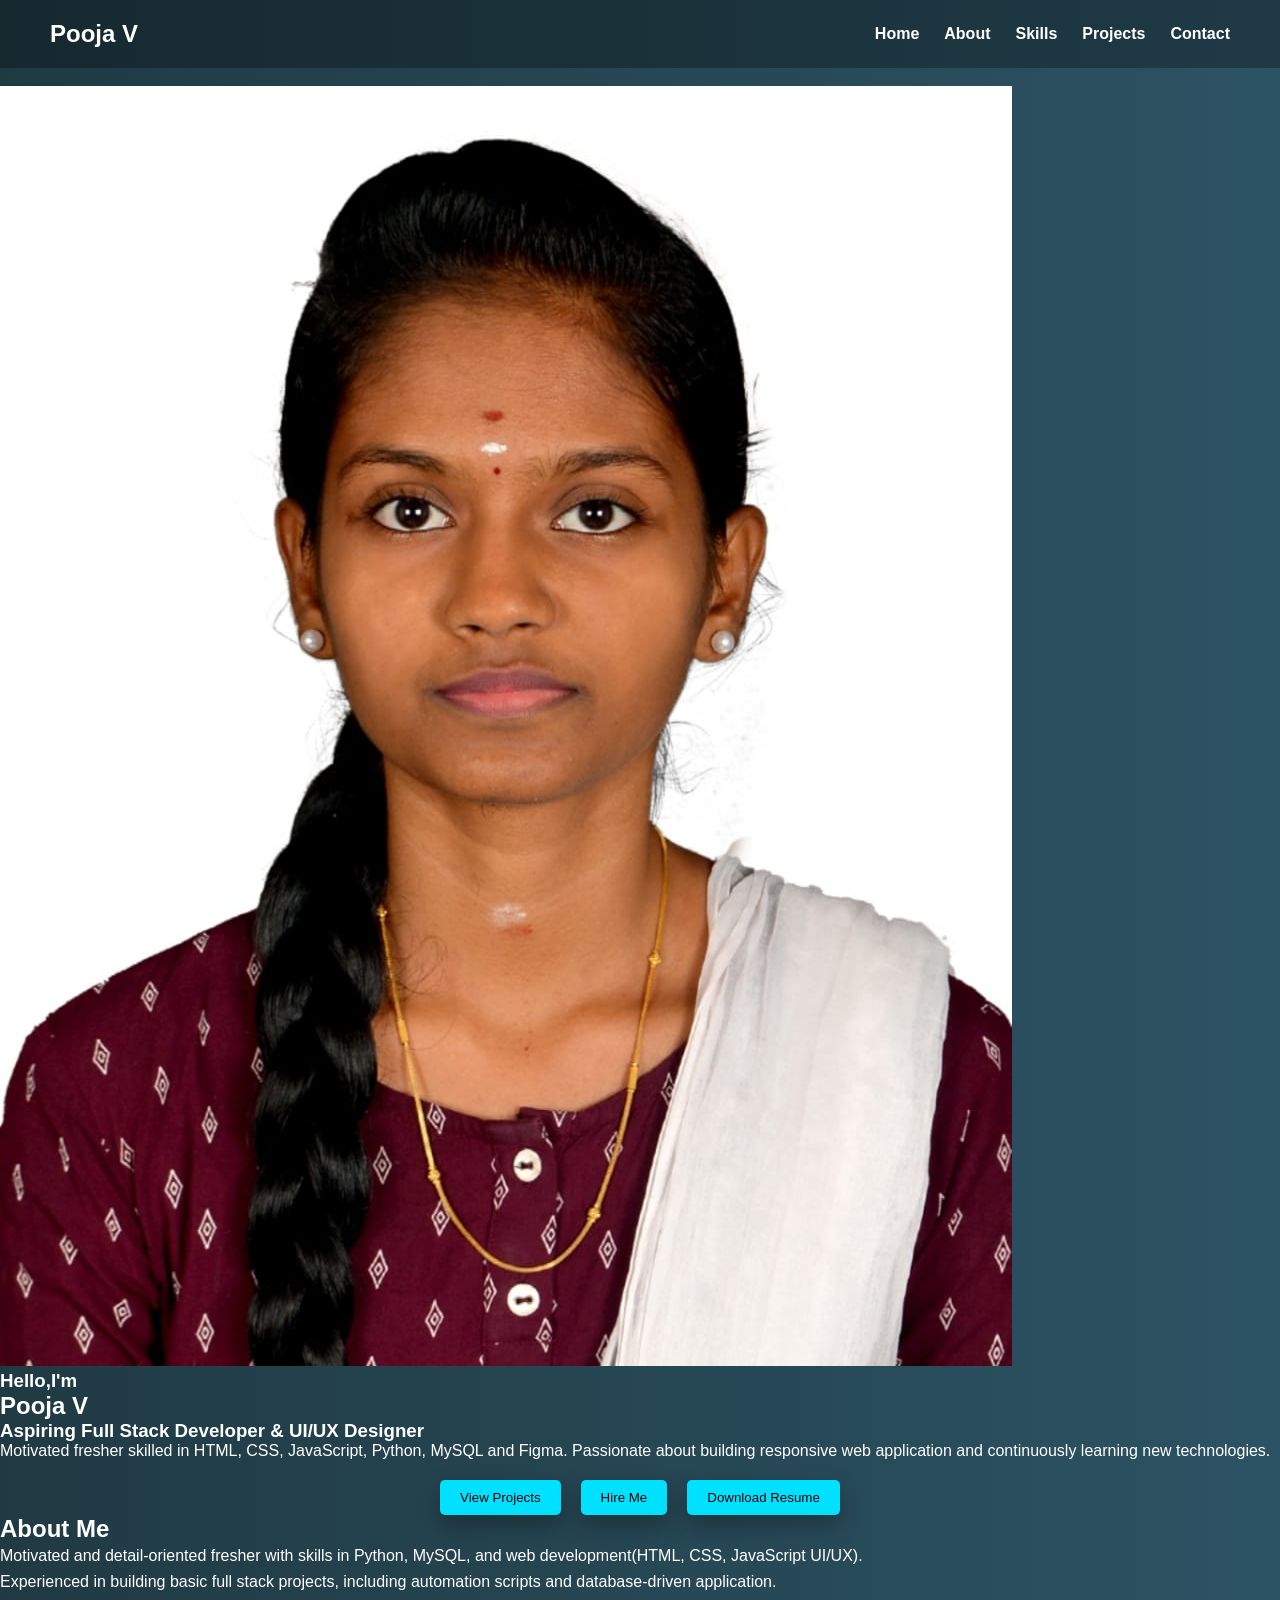
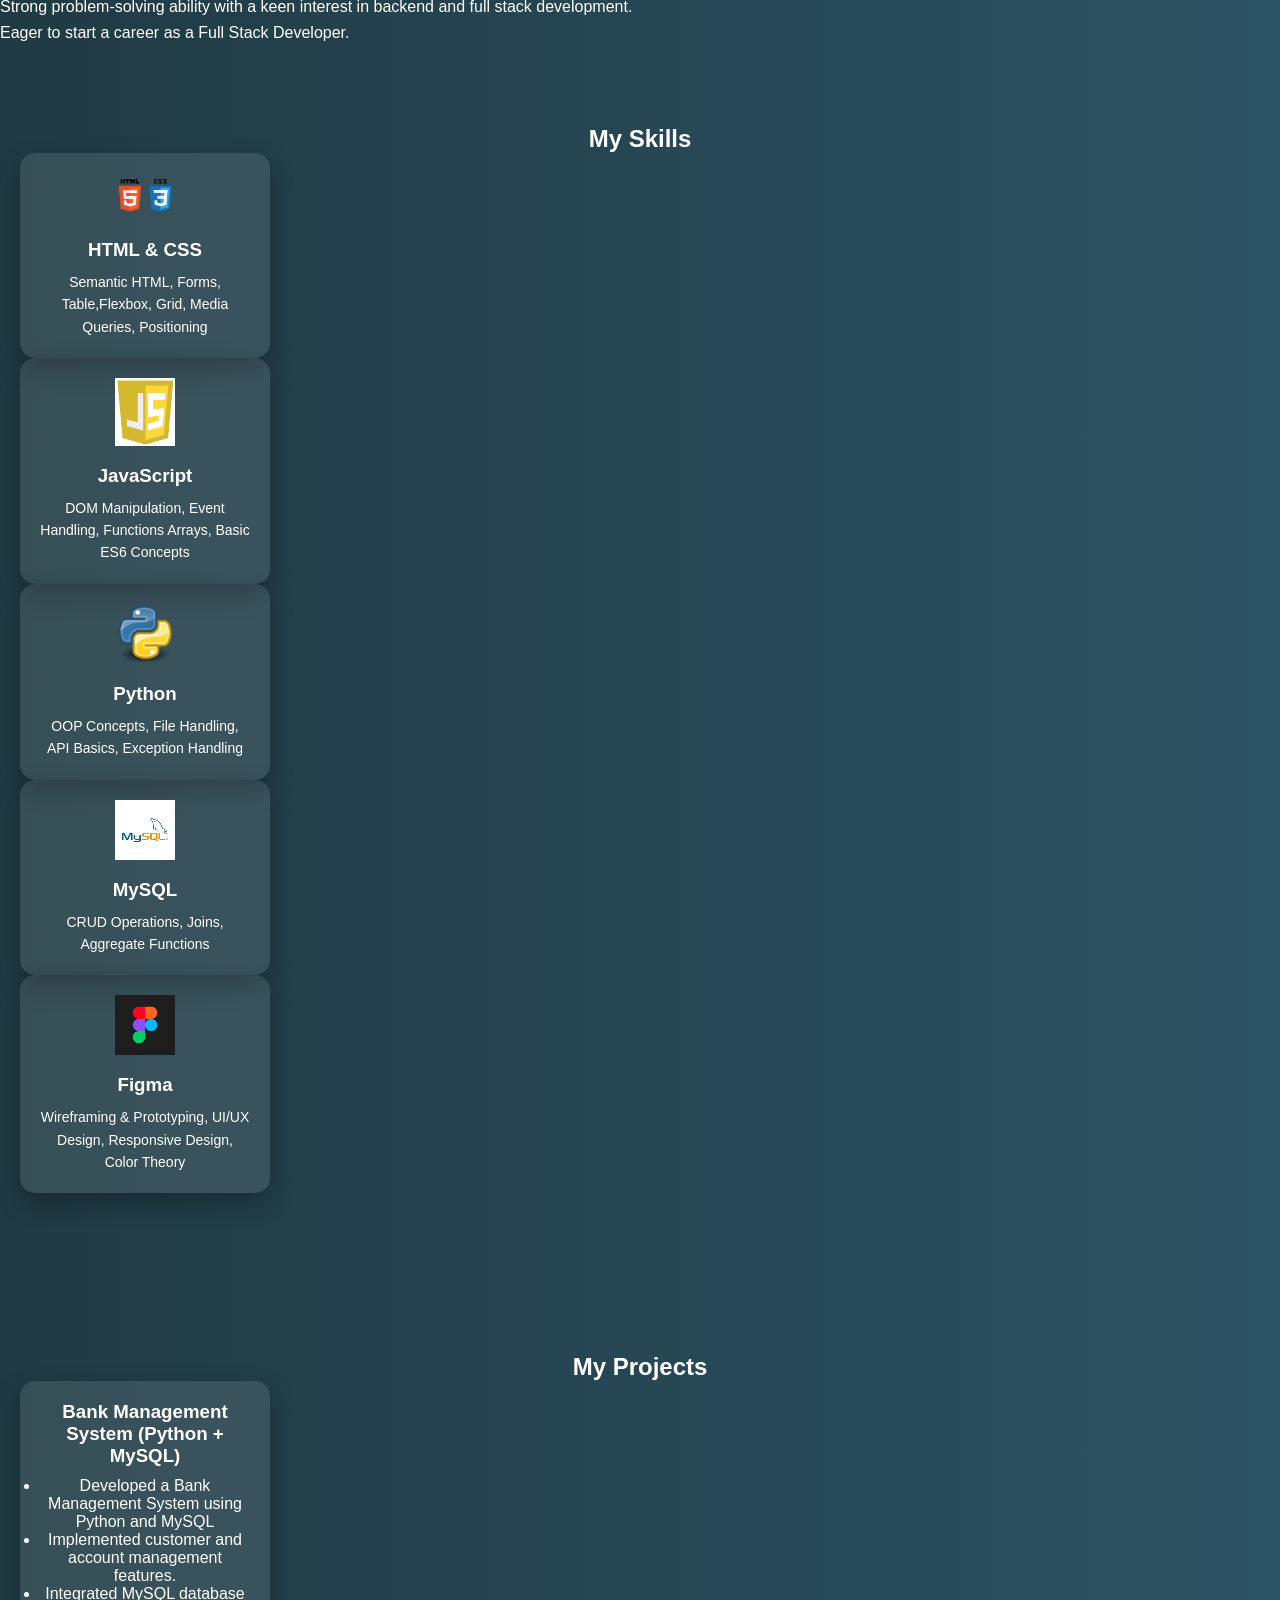
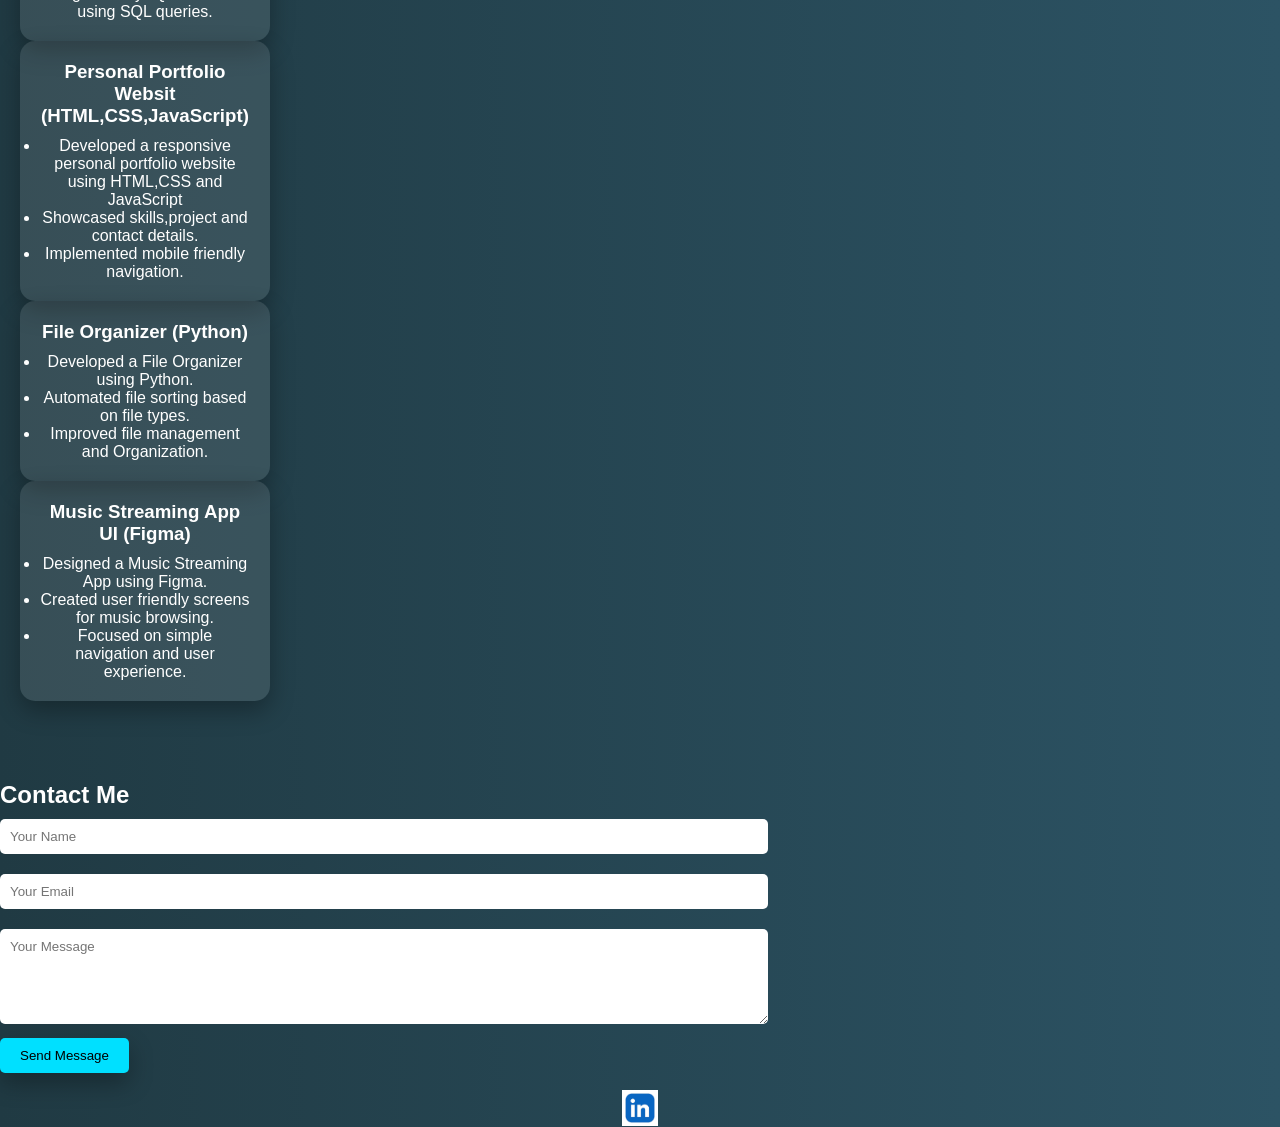
==== index.html @ b7615655 "Rename Home.html to index.html" ====
<!DOCTYPE html>
<html lang="en">
<head>
    <meta charset="UTF-8">
    <meta name="viewport" content="width=device-width, initial-scale=1.0">
    <title>Portfolio</title>
    <link rel="stylesheet" href="Style sheet.css">
</head>
<body>
    <nav>
        <h2>Pooja V</h2>
        <div class="menu-toggle" id="menu-toggle">
            <span></span>
            <span></span>
            <span></span>
        </div>
        <ul id="nav-links">
            <li><a href="#home">Home</a></li>
            <li><a href="#about">About</a></li>
            <li><a href="#skills ">Skills</a></li>
            <li><a href="#projects">Projects</a></li>
            <li><a href="#contact">Contact</a></li>
        </ul>
    </nav><br>
    <section id="home">
        <div class="hero">
         <div class="hero-img">
            <img src="Profile.jpg.jpeg" alt="portfolio">
        </div>
        <div class="mainpart">
        <h3>Hello,I'm</h3>
        <h1>Pooja V</h1>
        <h3>Aspiring Full Stack Developer & UI/UX Designer</h3>
        <p>Motivated fresher skilled in HTML, CSS, JavaScript, Python, MySQL and Figma.
           Passionate about building responsive web application and continuously learning new technologies.</p>
        <div class="button-container"> 
        <a href="#projects"><button class="btn">View Projects</button></a>
        <a href="#contact"><button class="btn">Hire Me</button></a>
        <a href="Resume.pdf.pdf" download><button class="btn">Download Resume</button></a>
        </div>
        </div>
        </div>
    </section>
    <section id="about" class="About">
        <h1>About Me</h1>
        <p>Motivated and detail-oriented fresher with skills in Python, MySQL, and web development(HTML, CSS, JavaScript UI/UX). <br>
         Experienced in building basic full stack projects, including automation scripts and database-driven application. <br>
         Strong problem-solving ability with a keen interest in backend and full stack development. <br>
         Eager to start a career as a Full Stack Developer.
        </p>
    </section>
    <section id="skills" class="skills-section">
        <h1>My Skills</h1>
        <div class="skills-container">
        <div class="card">
            <img src="HTML and CSS.png" width="60px" height="60px" alt="Html & CSS">
            <h3>HTML & CSS</h3>
            <p>Semantic HTML, Forms, Table,Flexbox, Grid, Media Queries, Positioning</p>
        </div>
        <div class="card">
            <img src="JavaScript.png" width="60px" height="60px" alt="JavaScript">
            <h3>JavaScript</h3>
            <p>DOM Manipulation, Event Handling, Functions Arrays, Basic ES6 Concepts</p>
        </div>
        <div class="card">
            <img src="Python.png" width="60px" height="60px" alt="Python">
            <h3>Python</h3>
            <p>OOP Concepts, File Handling, API Basics, Exception Handling</p>
        </div>
        <div class="card">
            <img src="MySQL.png" width="60px" height="60" alt="My SQL">
            <h3>MySQL</h3>
            <p>CRUD Operations, Joins, Aggregate Functions
            </p>
        </div>
        <div class="card">
            <img src="Figma.png" width="60px" height="60px" alt="Figma">
            <h3>Figma</h3>
            <p>Wireframing & Prototyping,
                UI/UX Design,
                Responsive Design,
                Color Theory
            </p>
        </div>
        </div>
    </section>
    <section id="projects" class="project-section">
        <h1>My Projects</h1>
        <div class="project-container">
        <div class="card">
            <h3>Bank Management System (Python + MySQL)</h3>
            <p><ul>
            <li>Developed a Bank Management System using Python and MySQL</li>
            <li>Implemented customer and account management features.</li>
            <li>Integrated MySQL database using SQL queries.</li></ul>
            </p>
        </div>
        <div class="card">
            <h3>Personal Portfolio Websit (HTML,CSS,JavaScript)</h3>
            <p><ul>
            <li>Developed a responsive personal portfolio website using HTML,CSS and JavaScript</li>
            <li>Showcased skills,project and contact details.</li>
            <li>Implemented mobile friendly navigation.</li></ul>
            </p>
        </div>
        <div class="card">
            <h3>File Organizer (Python)</h3>
            <p><ul>
            <li>Developed a File Organizer using Python.</li>
            <li>Automated file sorting based on file types.</li>
            <li>Improved file management and Organization.</li></ul>
            </p>
        </div>
        <div class="card">
            <h3>Music Streaming App UI (Figma)</h3>
            <p><ul>
            <li>Designed a Music Streaming App using Figma.</li>
            <li>Created user friendly screens for music browsing.</li>
            <li>Focused on simple navigation and user experience.</li></ul>
            </p>
        </div>
        </div>
    </section>
    <section id="contact">
        <h1>Contact Me</h1>
        <form id="contact-form">
        <input type="text" name="from_name" placeholder="Your Name" required><br>
        <input type="email" name="from_email" placeholder="Your Email"><br>
        <textarea rows="5" name="message" placeholder="Your Message"></textarea><br>
        <button class="btn">Send Message</button>
        </form>
        <div class="social-icons">
            <a href="https://www.linkedin.com/in/pooja-veerapandian-3193a228a" target="_blank">
                <img src="LinkedIn.avif" alt="Linkedin">
            </a>
        </div>
    </section>
    <script src="https://cdn.emailjs.com/dist/email.min.js"></script>
    <script>
        (function(){
            emailjs.init("DZtGebrlRN_Kz5y4I");
        })();
        document.getElementById("contact-form").addEventListener("submit",function(e){
            e.preventDefault();
            emailjs.sendForm("service_tgjs6yt","template_8hvvk1m",this).then(() => {alert("Thanks! I'll get back to you soon");},() => {alert("Failed to send message");});
        });
        const menutoggle = document.getElementById("menu-toggle");
        const navLinks = document.getElementById("nav-links");
        menutoggle.addEventListener("click",() =>
    {
        navLinks.classList.toggle("active");
    });
    </script>
</body>
</html>
---- Style sheet.css ----
html{
    scroll-behavior: smooth;
}
*{
    margin: 0;
    padding: 0;
    box-sizing: border-box;
    font-family: Arial, Helvetica, sans-serif;
}
body{
    background: #0f2027;
    background: linear-gradient(to right,#203a43,#2c5364);
    color: white;
    overflow-x: hidden;
}
.menu-toggle{
    display: none;
    font-size: 30px;
    cursor: pointer;
    color: white;
}
.menu-toggle span{
    display: block;
    width: 25px;
    height: 3px;
    background: white;
    margin: 5px 0;
}
nav{
    display: flex;
    justify-content: space-between;
    padding: 20px 50px;
    align-items: center;
    background: rgba(0,0,0,0.3);
}
nav ul{
    display: flex;
    list-style: none;
}
nav ul li{
    margin-left: 25px;
}
nav a{
    color: white;
    text-decoration: none;
    font-weight: bold;
}
nav a:hover{
    color: #00e0ff;
}
@media screen and (max-width: 768px){
.menu-toggle{
    display: block;
}
nav ul{
    display: none;
    flex-direction: column;
}
nav ul.active{
    display: flex;
}
}
@media screen and (max-width: 768px) {
.hero{
    display: flex;
    text-align: center;
    flex-direction: column;
    align-items: center;
}
.hero-img img{
    width: 180px;
    margin-bottom: 20px;
}
section{    
    padding: 10px 50px;
    text-align: center;
}
.mainpart{
    width: 100%;
    text-align: center;
    margin: 0 auto;
}
.mainpart h1,
.mainpart h3,
.mainpart p{
    text-align: center;
}
h1{
    font-size: 32px;
}
h3{
    font-size: 20px;
}
p{
    font-size: 20px;
    line-height: 1.5;
}
.mainpart p{
    text-align: center;
}
.mainpart{
    text-align: center;
    width: 100%;
}
}
.button-container{
    display: flex;
    justify-content: center;
    gap: 20px;
    align-items: center;
    margin-top: 20px;
}
.btn{
    padding: 10px 20px;
    background: #00e0ff;
    border: none;
    border-radius: 5px;
    cursor: pointer;
    color: black;
    box-shadow: 0 10px 25px rgba(0,0,0,0.3);
    text-decoration: none;
    display: inline-block;
}
@media (max-width: 768px){
    .button-container{
         flex-direction: column;
         gap: 15px;
    }
    .btn{
        width: 80px;
        text-align: center;
    }
    .skills-container{
    flex-direction: column;
    align-items: center;
    gap: 20px;
}
.card{
    width: 90%;
    max-width: 250px;
    margin: 0 auto;
}
}
.skills-section{
    text-align: center;
    padding: 80px 20px;
}
.card{
    background: rgba(255,255,255,0.1);
    padding: 20px 20px;
    border-radius: 15px;
    text-align: center;
    width: 250px;
    
    box-shadow: 0 10px 25px rgba(0,0,0,0.3);
    transition: 0.3s;
}
.card:hover{
    transform: translateY(-10px);
}
.card img{
    max-width: 100px;
    height: auto;
    margin-bottom: 15px;
}
.card h3{
    margin-bottom: 10px;
}
.card p{
    font-size: 14px;
    line-height: 1.6;
}
.project-section{
     text-align: center;
    padding: 80px 20px;
}
@media (max-width: 768px) {
.project-container{
    display: flex;
    flex-direction: column;
    align-items: center;
}
}
.About p{
    line-height: 1.6;
}
input, textarea{
    width: 60%;
    padding: 10px;
    margin: 10px 0;
    border: none;
    border-radius: 5px;
}
.social-icons{
    display: flex;
    justify-content: center;
    align-items: center;
    gap: 20px;
    margin-top: 20px;
}
.social-icons img{
    width: 30px;
    height: 30px;
    transition: 0.3s;
}
.social-icons img{
    transform: scale(1.2);
}
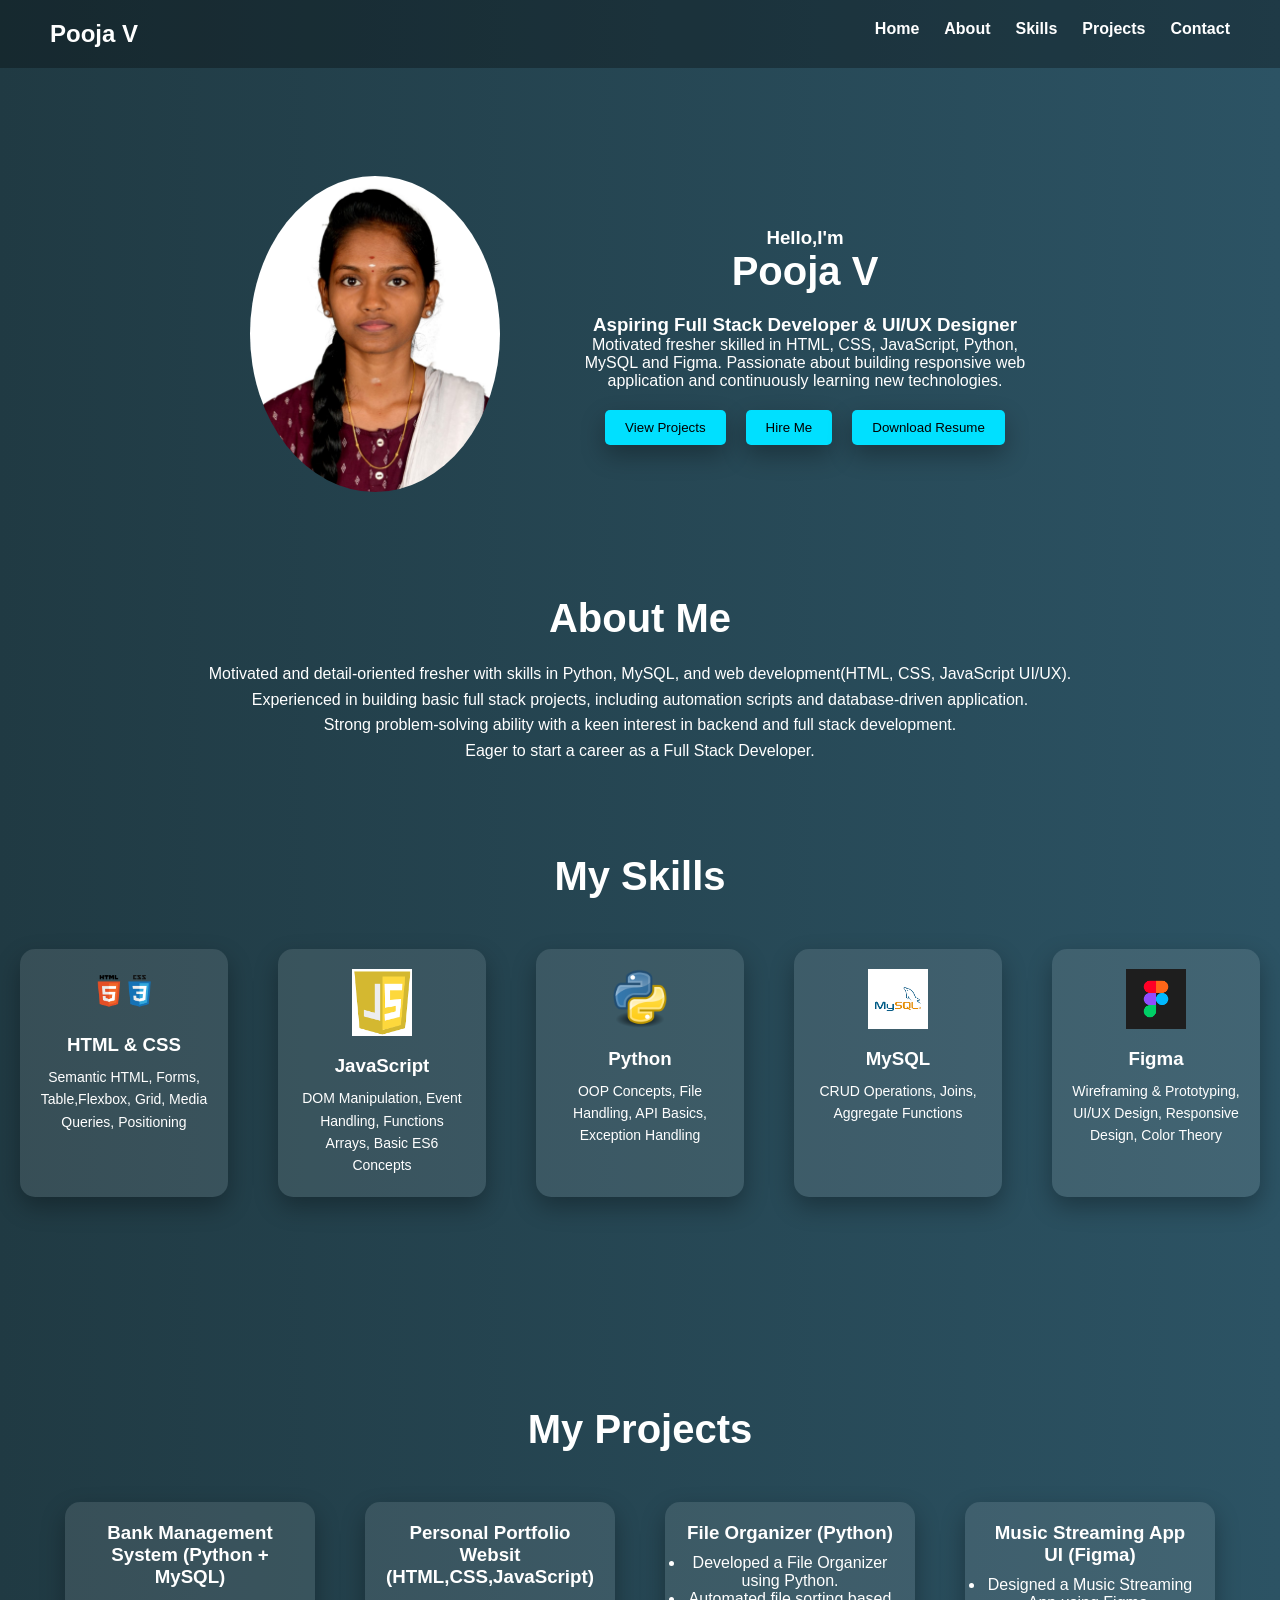
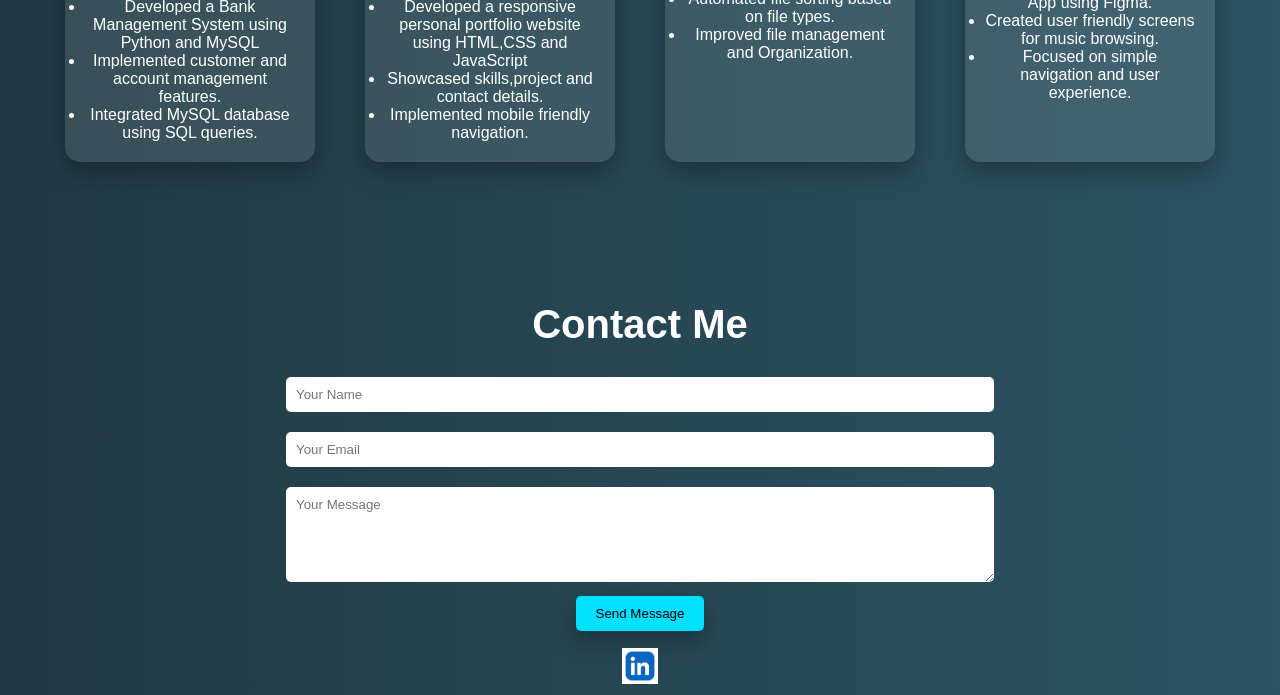
==== commit 3ad0a416: "Update index.html" ====
--- a/index.html
+++ b/index.html
@@ -9,12 +9,7 @@
 <body>
     <nav>
         <h2>Pooja V</h2>
-        <div class="menu-toggle" id="menu-toggle">
-            <span></span>
-            <span></span>
-            <span></span>
-        </div>
-        <ul id="nav-links">
+        <ul>
             <li><a href="#home">Home</a></li>
             <li><a href="#about">About</a></li>
             <li><a href="#skills ">Skills</a></li>
@@ -144,12 +139,6 @@
             e.preventDefault();
             emailjs.sendForm("service_tgjs6yt","template_8hvvk1m",this).then(() => {alert("Thanks! I'll get back to you soon");},() => {alert("Failed to send message");});
         });
-        const menutoggle = document.getElementById("menu-toggle");
-        const navLinks = document.getElementById("nav-links");
-        menutoggle.addEventListener("click",() =>
-    {
-        navLinks.classList.toggle("active");
-    });
     </script>
 </body>
 </html>
--- a/Style sheet.css
+++ b/Style sheet.css
@@ -13,24 +13,10 @@
     color: white;
     overflow-x: hidden;
 }
-.menu-toggle{
-    display: none;
-    font-size: 30px;
-    cursor: pointer;
-    color: white;
-}
-.menu-toggle span{
-    display: block;
-    width: 25px;
-    height: 3px;
-    background: white;
-    margin: 5px 0;
-}
 nav{
     display: flex;
     justify-content: space-between;
     padding: 20px 50px;
-    align-items: center;
     background: rgba(0,0,0,0.3);
 }
 nav ul{
@@ -48,60 +34,26 @@
 nav a:hover{
     color: #00e0ff;
 }
-@media screen and (max-width: 768px){
-.menu-toggle{
-    display: block;
-}
-nav ul{
-    display: none;
-    flex-direction: column;
-}
-nav ul.active{
-    display: flex;
-}
-}
-@media screen and (max-width: 768px) {
 .hero{
     display: flex;
-    text-align: center;
-    flex-direction: column;
+    justify-content: space-between;
     align-items: center;
+    padding: 80px 200px;
 }
 .hero-img img{
-    width: 180px;
-    margin-bottom: 20px;
+    border-radius: 50%;
+    width: 250px;
 }
 section{    
     padding: 10px 50px;
     text-align: center;
 }
 .mainpart{
-    width: 100%;
-    text-align: center;
-    margin: 0 auto;
-}
-.mainpart h1,
-.mainpart h3,
-.mainpart p{
-    text-align: center;
+    margin-left: 80px;
 }
 h1{
-    font-size: 32px;
-}
-h3{
-    font-size: 20px;
-}
-p{
-    font-size: 20px;
-    line-height: 1.5;
-}
-.mainpart p{
-    text-align: center;
-}
-.mainpart{
-    text-align: center;
-    width: 100%;
-}
+    font-size: 40px;
+    margin-bottom: 20px;
 }
 .button-container{
     display: flex;
@@ -130,20 +82,16 @@
         width: 80px;
         text-align: center;
     }
-    .skills-container{
-    flex-direction: column;
-    align-items: center;
-    gap: 20px;
-}
-.card{
-    width: 90%;
-    max-width: 250px;
-    margin: 0 auto;
-}
 }
 .skills-section{
     text-align: center;
     padding: 80px 20px;
+}
+.skills-container{
+    display: flex;
+    margin: 50px auto;
+    justify-content: center;
+    gap: 50px;
 }
 .card{
     background: rgba(255,255,255,0.1);
@@ -174,12 +122,16 @@
      text-align: center;
     padding: 80px 20px;
 }
-@media (max-width: 768px) {
 .project-container{
     display: flex;
-    flex-direction: column;
-    align-items: center;
+    margin: 50px auto;
+    justify-content: center;
+    gap: 50px;
 }
+@media (max-width: 768px){
+    .project-container{
+         flex-direction: column;
+    }
 }
 .About p{
     line-height: 1.6;
@@ -205,4 +157,4 @@
 }
 .social-icons img{
     transform: scale(1.2);
-}+}
